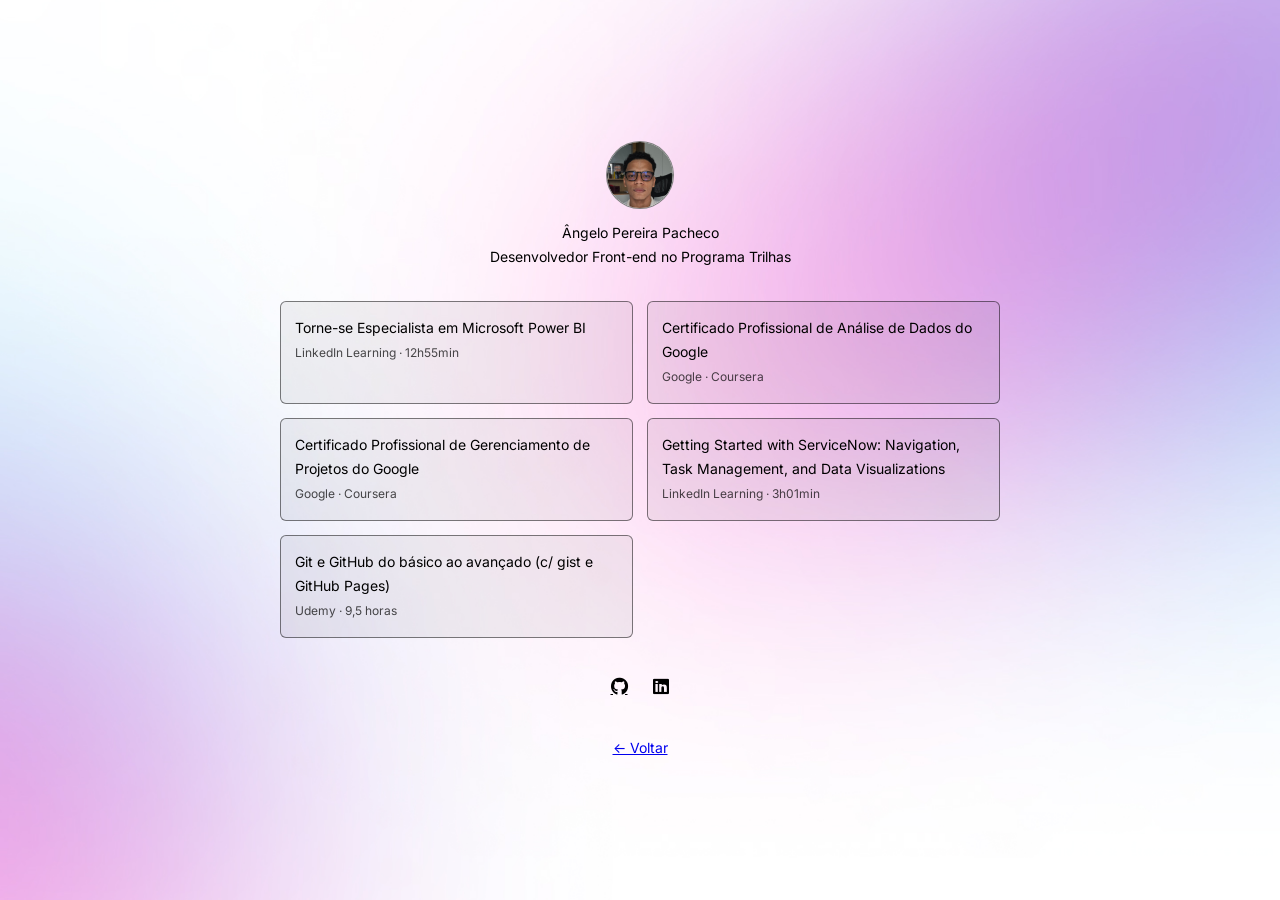
==== certificados.html @ f3fb42d2 "Portfólio inicial" ====
<!DOCTYPE html>
<html lang="pt-BR">
<head>
  <meta charset="UTF-8">
  <meta name="viewport" content="width=device-width, initial-scale=1.0">
  <title>Certificados</title>
  <link rel="stylesheet" href="https://fonts.googleapis.com/css2?family=Inter:wght@400;500&display=swap">
  <link rel="stylesheet" href="https://cdnjs.cloudflare.com/ajax/libs/font-awesome/6.5.1/css/all.min.css">
  <link rel="stylesheet" href="style.css">
</head>
<body>
  <main>
    <div class="perfil">
      <img src="img/fotoperfil.jpg" alt="Foto de perfil">
      <p>Ângelo Pereira Pacheco</p>
      <p>Desenvolvedor Front-end no Programa Trilhas</p>
    </div>

    <div class="certificados">
      <a class="card" href="https://www.linkedin.com/learning/certificates/e6a955d94668626d6ae523391fd82b73381f52765499b2602e62027a7cb449f0?u=392235642" target="_blank">
        Torne-se Especialista em Microsoft Power BI
        <br><span>LinkedIn Learning · 12h55min</span>
      </a>
      <a class="card" href="https://www.credly.com/badges/3ac1163b-d260-493a-b9db-a2e1a700db4f/linked_in_profile" target="_blank">
        Certificado Profissional de Análise de Dados do Google
        <br><span>Google · Coursera</span>
      </a>
      <a class="card" href="https://www.credly.com/badges/62daa065-7443-4a8f-bf22-67f663709ded/linked_in_profile" target="_blank">
        Certificado Profissional de Gerenciamento de Projetos do Google
        <br><span>Google · Coursera</span>
      </a>
      <a class="card" href="https://www.linkedin.com/learning/certificates/87016a88ac72d3f91c2c8ad898e7316add66adb99f61ee78b5dc336b28c836ac?u=392235642" target="_blank">
        Getting Started with ServiceNow: Navigation, Task Management, and Data Visualizations
        <br><span>LinkedIn Learning · 3h01min</span>
      </a>
      <a class="card" href="https://www.udemy.com/certificate/UC-cfa7c59b-4cdc-4c3b-a2e5-4bf7566ef9e8/" target="_blank">
        Git e GitHub do básico ao avançado (c/ gist e GitHub Pages)
        <br><span>Udemy · 9,5 horas</span>
      </a>
    </div>

    <div class="redes">
      <a href="https://github.com/anjeelo" target="_blank"><i class="fa-brands fa-github"></i></a>
      <a href="https://www.linkedin.com/in/%C3%A2ngelo-pacheco/" target="_blank"><i class="fa-brands fa-linkedin"></i></a>
    </div>

    <a href="index.html">← Voltar</a>
  </main>
</body>
</html>
---- style.css ----
* {
  margin: 0;
  padding: 0;
  box-sizing: border-box;
}

body {
  font-family: "Inter", sans-serif;
  font-size: 14px;
  line-height: 24px;
  color: #000;
  background: url("img/backgroundPC.png") center / cover no-repeat fixed;
}

main {
  min-height: 100vh;
  padding: 40px 20px;
  display: flex;
  flex-direction: column;
  align-items: center;
  justify-content: center;
  gap: 32px;
  text-align: center;
}

.perfil {
  display: flex;
  flex-direction: column;
  align-items: center;
}

.perfil img {
  width: 68px;
  height: 68px;
  margin-bottom: 12px;
  border: 1px solid rgba(0, 0, 0, 0.5);
  border-radius: 50%;
  object-fit: cover;
  background: #fff;
}

.menu {
  width: 100%;
  max-width: 330px;
  display: flex;
  flex-direction: column;
  gap: 10px;
}

.botao,
.card {
  display: block;
  padding: 6px 16px;
  color: #000;
  text-decoration: none;
  background: rgba(0, 0, 0, 0.05);
  border: 1px solid rgba(0, 0, 0, 0.5);
  border-radius: 6px;
}

.botao:hover,
.card:hover {
  background: rgba(0, 0, 0, 0.02);
  border-color: #000;
}

.redes {
  display: flex;
  gap: 8px;
}

.redes a {
  width: 34px;
  height: 34px;
  display: flex;
  align-items: center;
  justify-content: center;
  color: #000;
  font-size: 18px;
  border-radius: 50%;
}

.redes a:hover {
  background: rgba(0, 0, 0, 0.1);
}

.sobre {
  max-width: 470px;
}

.sobre p + p {
  margin-top: 12px;
}

.projeto {
  width: 100%;
  max-width: 520px;
  padding: 14px;
  text-align: left;
}

.projeto .imagem {
  height: 240px;
  margin-bottom: 14px;
  display: flex;
  align-items: center;
  justify-content: center;
  font-size: 24px;
  color: #fff;
  background: linear-gradient(135deg, #2b1f55, #a56fdc);
  border-radius: 4px;
}

.projeto .botao {
  text-align: center;
}

.certificados {
  width: 100%;
  max-width: 720px;
  display: grid;
  grid-template-columns: 1fr 1fr;
  gap: 14px;
}

.certificados .card {
  padding: 14px;
  text-align: left;
}

.certificados span {
  font-size: 12px;
  opacity: 0.7;
}

@media (max-width: 640px) {
  body {
    background-image: url("img/backgroundMOBILE.png");
    background-attachment: scroll;
  }

  .certificados {
    grid-template-columns: 1fr;
  }

  .projeto .imagem {
    height: 180px;
  }
}
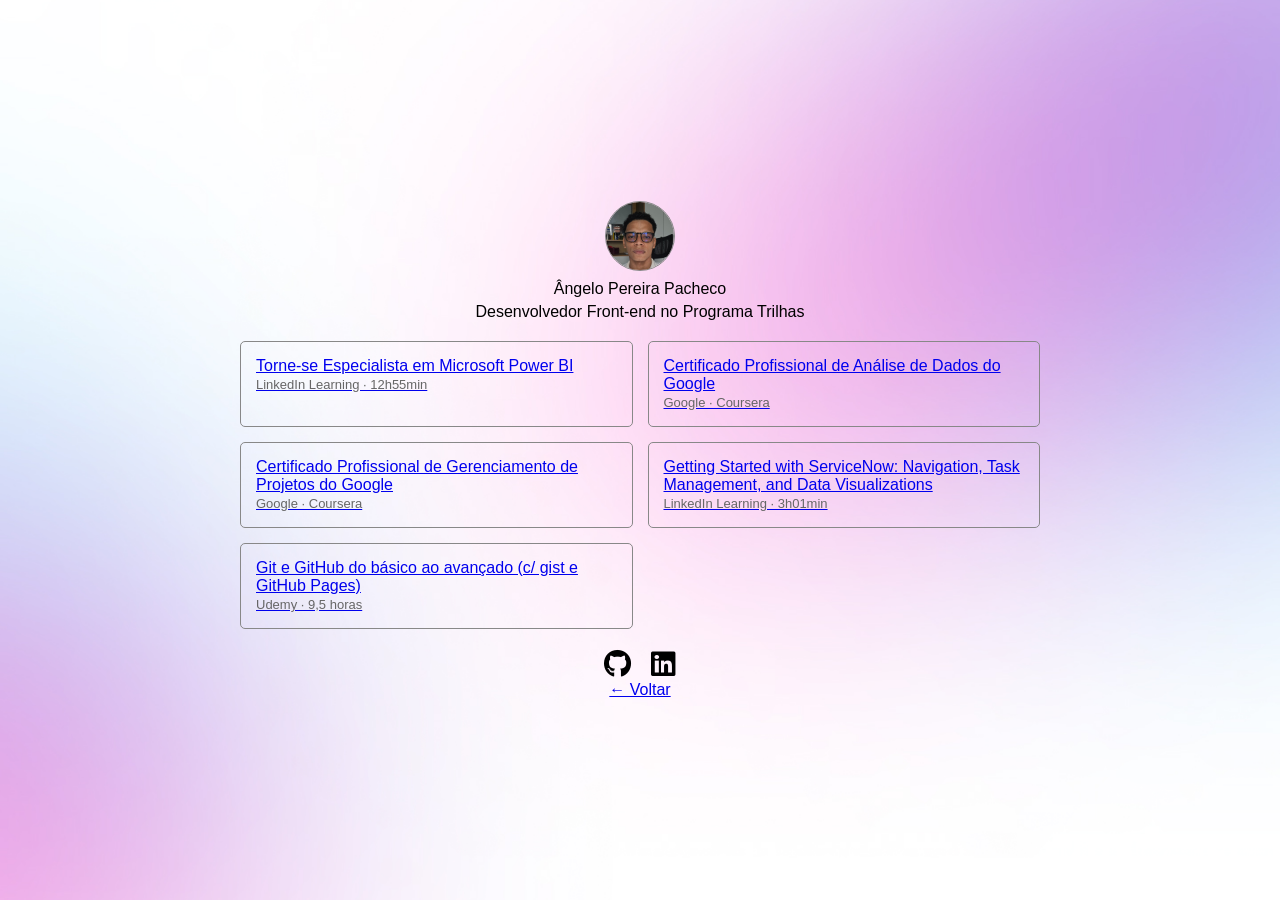
==== commit 75d215fb: "Portfólio inicial" ====
--- a/certificados.html
+++ b/certificados.html
@@ -6,7 +6,7 @@
   <title>Certificados</title>
   <link rel="stylesheet" href="https://fonts.googleapis.com/css2?family=Inter:wght@400;500&display=swap">
   <link rel="stylesheet" href="https://cdnjs.cloudflare.com/ajax/libs/font-awesome/6.5.1/css/all.min.css">
-  <link rel="stylesheet" href="style.css">
+  <link rel="stylesheet" href="css/style.css">
 </head>
 <body>
   <main>
--- a/css/style.css
+++ b/css/style.css
@@ -0,0 +1,148 @@
+*{
+    margin: 0;
+    padding: 0;
+    box-sizing: border-box;
+}
+
+body{
+    font-family: Arial, sans-serif;
+    color: #000;
+    background-image: url("../img/backgroundPC.png");
+    background-size: cover;
+    background-position: center;
+    background-repeat: no-repeat;
+}
+
+main{
+    min-height: 100vh;
+    padding: 30px 20px;
+
+    display: flex;
+    flex-direction: column;
+    justify-content: center;
+    align-items: center;
+}
+
+.perfil{
+    text-align: center;
+    margin-bottom: 20px;
+}
+
+.perfil img{
+    width: 70px;
+    height: 70px;
+    border-radius: 50%;
+    border: 1px solid #888;
+}
+
+.perfil h1{
+    margin-top: 10px;
+    font-size: 28px;
+}
+
+.perfil p{
+    margin-top: 5px;
+}
+
+.menu{
+    width: 100%;
+    max-width: 350px;
+}
+
+.botao{
+    display: block;
+    margin-bottom: 10px;
+    padding: 10px;
+
+    text-decoration: none;
+    color: black;
+
+    border: 1px solid #888;
+    border-radius: 5px;
+
+    text-align: center;
+}
+
+.botao:hover{
+    background-color: rgba(0,0,0,0.05);
+}
+
+.sobre{
+    max-width: 600px;
+    text-align: center;
+}
+
+.sobre p{
+    margin-bottom: 20px;
+}
+
+.redes{
+    display: flex;
+    gap: 20px;
+    margin-top: 20px;
+}
+
+.redes a{
+    color: black;
+    font-size: 28px;
+}
+
+.projeto{
+    width: 100%;
+    max-width: 550px;
+
+    border: 1px solid #888;
+    border-radius: 5px;
+
+    padding: 15px;
+}
+
+.imagem{
+    height: 220px;
+
+    display: flex;
+    justify-content: center;
+    align-items: center;
+
+    background: linear-gradient(#4e327f,#9365cf);
+    color: white;
+    font-size: 32px;
+
+    border-radius: 5px;
+    margin-bottom: 15px;
+}
+
+.certificados{
+    width: 100%;
+    max-width: 800px;
+
+    display: grid;
+    grid-template-columns: 1fr 1fr;
+    gap: 15px;
+}
+
+.card{
+    border: 1px solid #888;
+    border-radius: 5px;
+    padding: 15px;
+}
+
+.card span{
+    color: #666;
+    font-size: 13px;
+}
+
+@media (max-width: 768px){
+
+    body{
+        background-image: url("../img/backgroundMOBILE.png");
+    }
+
+    .certificados{
+        grid-template-columns: 1fr;
+    }
+
+    .imagem{
+        height: 180px;
+    }
+}
